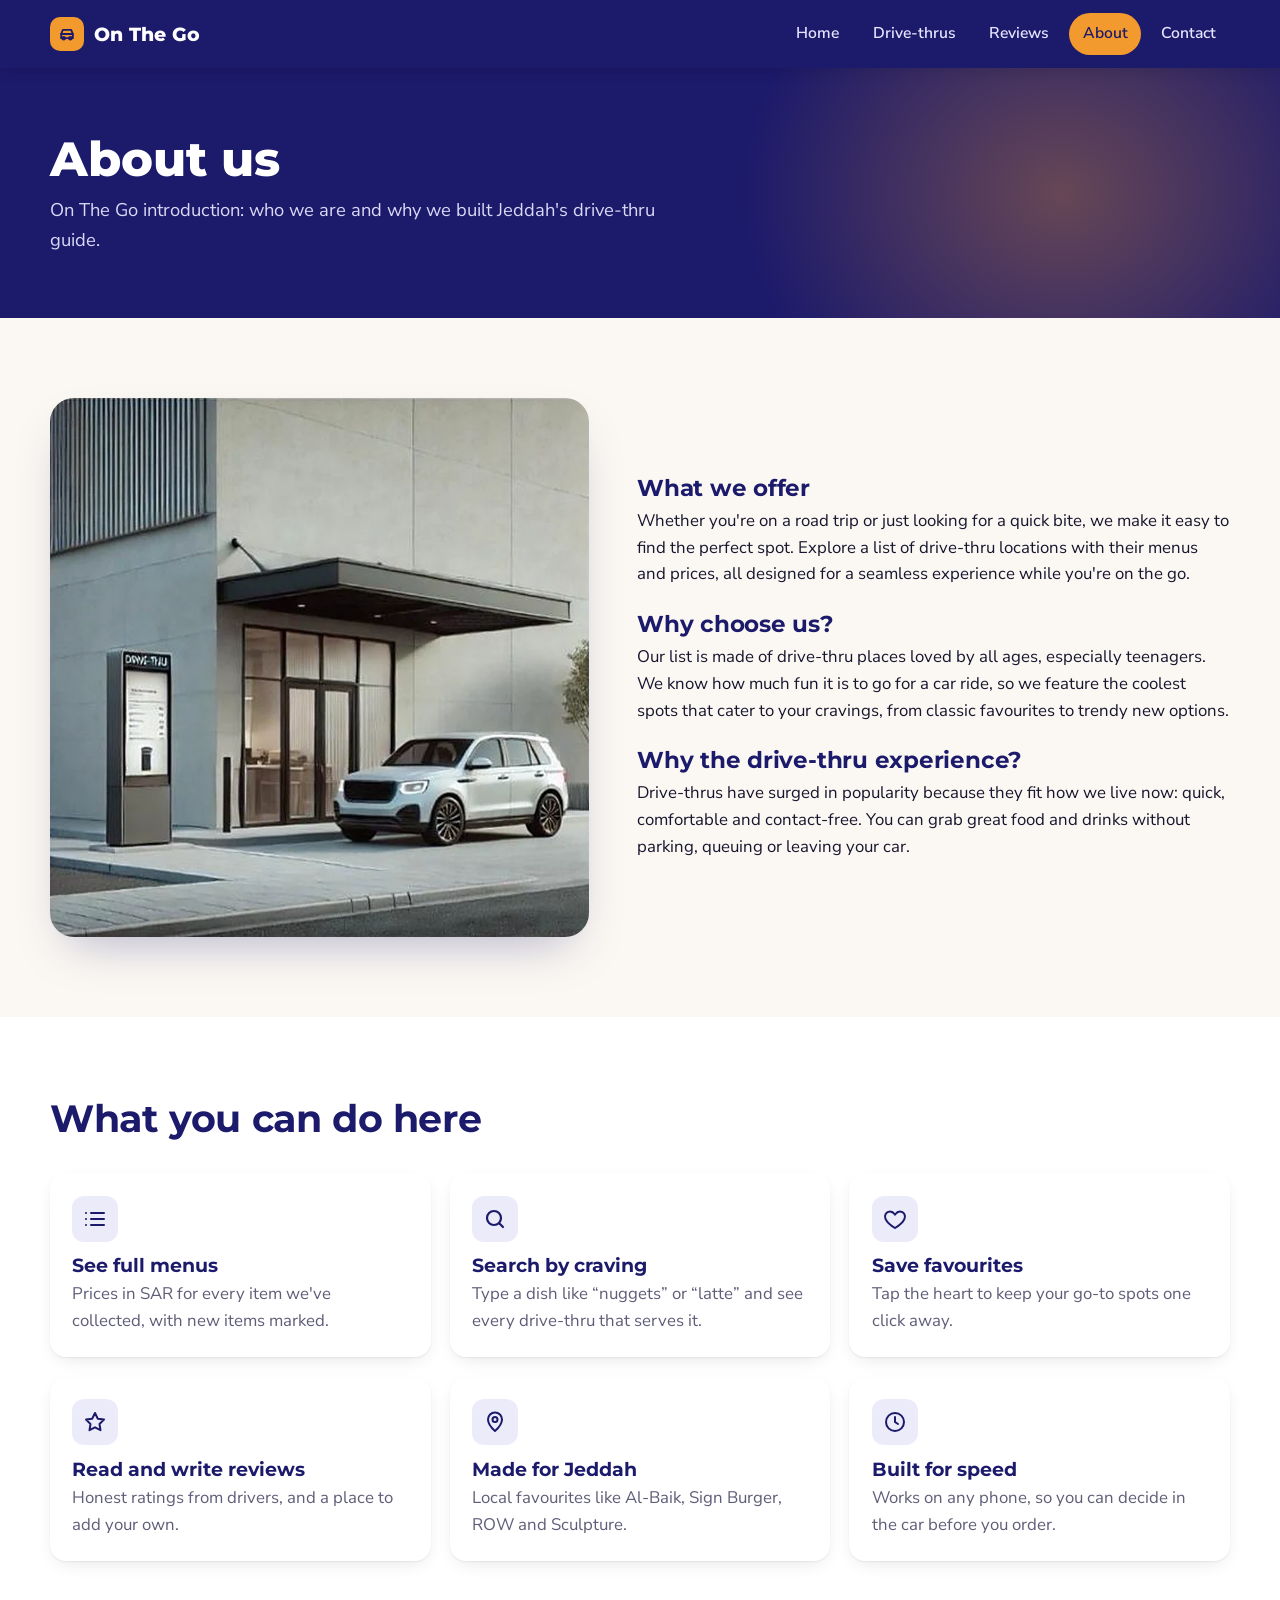
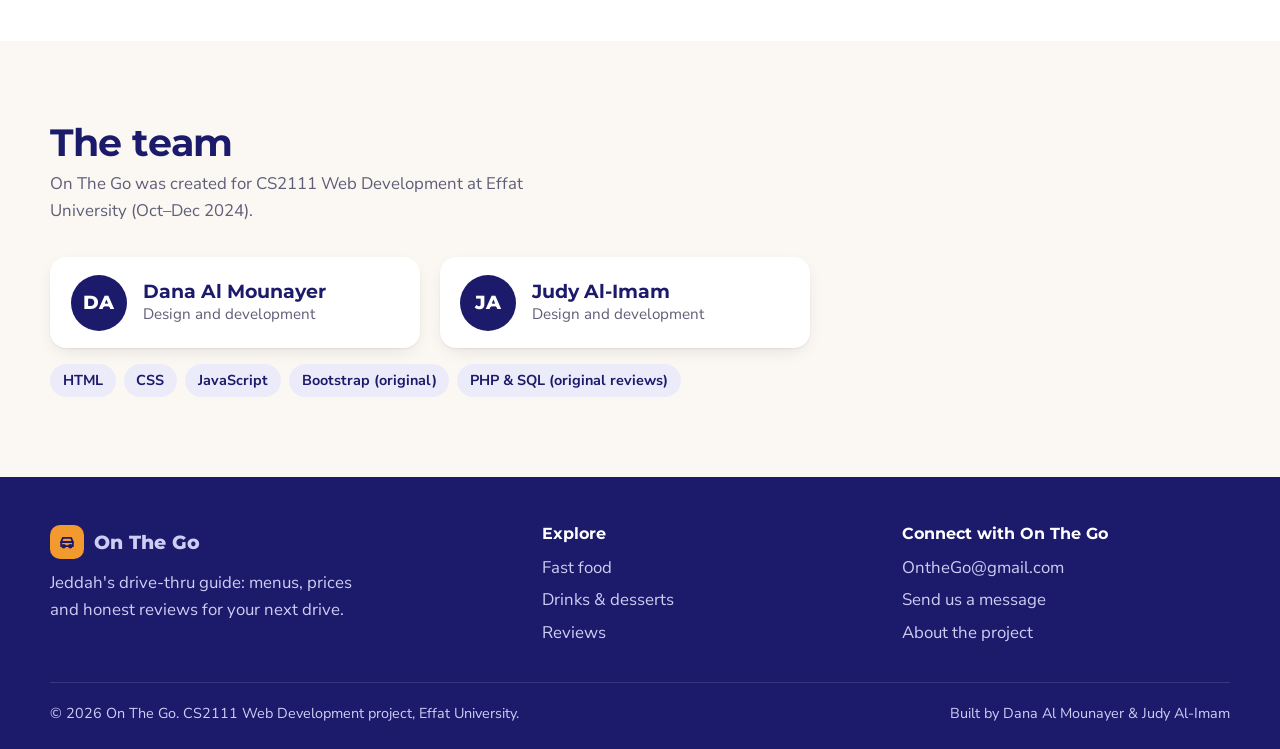
==== about.html @ eee575f1 "Rebuild On The Go: Jeddah drive-thru guide (CS2111) Recreated from screenshots and recordings of the" ====
<!doctype html>
<html lang="en">
  <head>
    <meta charset="UTF-8" />
    <meta name="viewport" content="width=device-width, initial-scale=1.0" />
    <title>About · On The Go</title>
    <meta name="description" content="About On The Go, the Jeddah drive-thru guide." />
    <meta name="theme-color" content="#1c1a6b" />
    <link rel="icon" href="data:image/svg+xml,%3Csvg xmlns='http://www.w3.org/2000/svg' viewBox='0 0 32 32'%3E%3Crect width='32' height='32' rx='8' fill='%23f29a2e'/%3E%3Cpath d='M8 22h16v-6l-2.5-6h-11L8 16z' fill='none' stroke='%231c1a6b' stroke-width='2.4' stroke-linejoin='round'/%3E%3C/svg%3E" />
    <link rel="preconnect" href="https://fonts.googleapis.com" />
    <link rel="preconnect" href="https://fonts.gstatic.com" crossorigin />
    <link href="https://fonts.googleapis.com/css2?family=Montserrat:wght@500;600;700;800&family=Nunito+Sans:wght@400;600;700;800&display=swap" rel="stylesheet" />
    <link rel="stylesheet" href="css/style.css?v=20261031" />
  </head>
  <body data-page="about">
    <a class="skip" href="#main">Skip to content</a>
    <header class="site-header">
      <div class="wrap header-row">
        <a class="brand" href="index.html"><span class="brand-mark"><svg viewBox="0 0 24 24" fill="none" stroke="currentColor" stroke-width="2.2" stroke-linecap="round" stroke-linejoin="round" aria-hidden="true"><path d="M5 17h14v-5l-2-5H7l-2 5z"/><path d="M5 12h14"/><circle cx="8" cy="17" r="1.6"/><circle cx="16" cy="17" r="1.6"/></svg></span>On The Go</a>
        <button class="menu-toggle" type="button" aria-expanded="false" aria-controls="nav">Menu</button>
        <nav class="nav" id="nav" aria-label="Main"><ul><li><a href="index.html" data-page="home">Home</a></li><li><a href="drive-thrus.html" data-page="drive-thrus">Drive-thrus</a></li><li><a href="reviews.html" data-page="reviews">Reviews</a></li><li><a href="about.html" data-page="about">About</a></li><li><a href="contact.html" data-page="contact">Contact</a></li></ul></nav>
      </div>
    </header>
    <main id="main">
      <section class="page-hero">
        <div class="wrap">
          <h1>About us</h1>
          <p>On The Go introduction: who we are and why we built Jeddah's drive-thru guide.</p>
        </div>
      </section>
      <section class="section">
        <div class="wrap about-grid">
          <img src="images/drive-thru.webp" alt="A modern drive-thru with a car at the window" loading="lazy" />
          <div class="qa">
            <h2>What we offer</h2>
            <p>Whether you're on a road trip or just looking for a quick bite, we make it easy to find the perfect spot. Explore a list of drive-thru locations with their menus and prices, all designed for a seamless experience while you're on the go.</p>
            <h2>Why choose us?</h2>
            <p>Our list is made of drive-thru places loved by all ages, especially teenagers. We know how much fun it is to go for a car ride, so we feature the coolest spots that cater to your cravings, from classic favourites to trendy new options.</p>
            <h2>Why the drive-thru experience?</h2>
            <p>Drive-thrus have surged in popularity because they fit how we live now: quick, comfortable and contact-free. You can grab great food and drinks without parking, queuing or leaving your car.</p>
          </div>
        </div>
      </section>
      <section class="section section-alt">
        <div class="wrap">
          <div class="section-head"><div><h2>What you can do here</h2></div></div>
          <div class="features">
            <div class="feature"><span class="ico"><svg viewBox="0 0 24 24" fill="none" stroke="currentColor" stroke-width="2" stroke-linecap="round" aria-hidden="true"><path d="M8 6h13M8 12h13M8 18h13M3 6h.01M3 12h.01M3 18h.01"/></svg></span><h3>See full menus</h3><p>Prices in SAR for every item we've collected, with new items marked.</p></div>
            <div class="feature"><span class="ico"><svg viewBox="0 0 24 24" width="18" height="18" fill="none" stroke="currentColor" stroke-width="2.2" stroke-linecap="round" aria-hidden="true"><circle cx="11" cy="11" r="7"/><path d="m20 20-3.5-3.5"/></svg></span><h3>Search by craving</h3><p>Type a dish like “nuggets” or “latte” and see every drive-thru that serves it.</p></div>
            <div class="feature"><span class="ico"><svg viewBox="0 0 24 24" fill="none" stroke="currentColor" stroke-width="2" aria-hidden="true"><path d="M12 21s-7.5-4.6-9.5-9.2C1 8.3 3.2 4.5 7 4.5c2.1 0 3.6 1.2 5 3 1.4-1.8 2.9-3 5-3 3.8 0 6 3.8 4.5 7.3C19.5 16.4 12 21 12 21z"/></svg></span><h3>Save favourites</h3><p>Tap the heart to keep your go-to spots one click away.</p></div>
            <div class="feature"><span class="ico"><svg viewBox="0 0 24 24" fill="none" stroke="currentColor" stroke-width="2" stroke-linejoin="round" aria-hidden="true"><path d="m12 3 2.8 5.7 6.2.9-4.5 4.4 1 6.2L12 17.3 6.5 20.2l1-6.2L3 9.6l6.2-.9z"/></svg></span><h3>Read and write reviews</h3><p>Honest ratings from drivers, and a place to add your own.</p></div>
            <div class="feature"><span class="ico"><svg viewBox="0 0 24 24" fill="none" stroke="currentColor" stroke-width="2" stroke-linecap="round" stroke-linejoin="round" aria-hidden="true"><path d="M12 21s-7-6.2-7-11.5a7 7 0 0 1 14 0C19 14.8 12 21 12 21z"/><circle cx="12" cy="9.5" r="2.5"/></svg></span><h3>Made for Jeddah</h3><p>Local favourites like Al-Baik, Sign Burger, ROW and Sculpture.</p></div>
            <div class="feature"><span class="ico"><svg viewBox="0 0 24 24" fill="none" stroke="currentColor" stroke-width="2" stroke-linecap="round" aria-hidden="true"><circle cx="12" cy="12" r="9"/><path d="M12 7v5l3 2"/></svg></span><h3>Built for speed</h3><p>Works on any phone, so you can decide in the car before you order.</p></div>
          </div>
        </div>
      </section>
      <section class="section">
        <div class="wrap">
          <div class="section-head"><div><h2>The team</h2><p>On The Go was created for CS2111 Web Development at Effat University (Oct–Dec 2024).</p></div></div>
          <div class="team">
            <div class="member"><span class="avatar">DA</span><div><h3>Dana Al Mounayer</h3><p>Design and development</p></div></div>
            <div class="member"><span class="avatar">JA</span><div><h3>Judy Al-Imam</h3><p>Design and development</p></div></div>
          </div>
          <div class="stack"><span>HTML</span><span>CSS</span><span>JavaScript</span><span>Bootstrap (original)</span><span>PHP &amp; SQL (original reviews)</span></div>
        </div>
      </section>
    </main>
    <footer class="site-footer">
      <div class="wrap">
        <div class="footer-grid">
          <div class="footer-brand">
            <a class="brand" href="index.html"><span class="brand-mark"><svg viewBox="0 0 24 24" fill="none" stroke="currentColor" stroke-width="2.2" stroke-linecap="round" stroke-linejoin="round" aria-hidden="true"><path d="M5 17h14v-5l-2-5H7l-2 5z"/><path d="M5 12h14"/><circle cx="8" cy="17" r="1.6"/><circle cx="16" cy="17" r="1.6"/></svg></span>On The Go</a>
            <p>Jeddah's drive-thru guide: menus, prices and honest reviews for your next drive.</p>
          </div>
          <div>
            <h4>Explore</h4>
            <ul>
              <li><a href="drive-thrus.html?category=fast-food">Fast food</a></li>
              <li><a href="drive-thrus.html?category=drinks-desserts">Drinks &amp; desserts</a></li>
              <li><a href="reviews.html">Reviews</a></li>
            </ul>
          </div>
          <div>
            <h4>Connect with On The Go</h4>
            <ul>
              <li><a href="mailto:OntheGo@gmail.com">OntheGo@gmail.com</a></li>
              <li><a href="contact.html">Send us a message</a></li>
              <li><a href="about.html">About the project</a></li>
            </ul>
          </div>
        </div>
        <div class="footer-bottom">
          <span>© <span id="year">2026</span> On The Go. CS2111 Web Development project, Effat University.</span>
          <span>Built by Dana Al Mounayer &amp; Judy Al-Imam</span>
        </div>
      </div>
    </footer>
    <script src="js/data.js?v=20261031"></script>
    <script src="js/app.js?v=20261031"></script>
  </body>
</html>
---- css/style.css ----
/* =========================================================
   On The Go · Jeddah drive-thru guide
   Original 2024 identity (indigo + Montserrat), with a warm
   sunset accent taken from the drive-thru photography.
   ========================================================= */
:root {
  --indigo: #1c1a6b;
  --indigo-2: #2b2896;
  --indigo-soft: #ecebfa;
  --sunset: #f29a2e;
  --sunset-deep: #d9741a;
  --cream: #fbf8f3;
  --paper: #ffffff;
  --ink: #17162e;
  --muted: #5f5e78;
  --line: #e4e2ee;
  --green: #1f8a4c;
  --amber: #e2a400;
  --red: #d93b3b;

  --display: "Montserrat", "Segoe UI", system-ui, sans-serif;
  --body: "Nunito Sans", "Segoe UI", system-ui, sans-serif;

  --radius: 16px;
  --shadow: 0 1px 2px rgba(23, 22, 46, .06), 0 6px 20px -8px rgba(23, 22, 46, .16);
  --shadow-lg: 0 22px 50px -20px rgba(28, 26, 107, .35);
  --wrap: 1180px;
}

*, *::before, *::after { box-sizing: border-box; }
* { margin: 0; }
html { scroll-behavior: smooth; }
@media (prefers-reduced-motion: reduce) { html { scroll-behavior: auto; } *, *::before, *::after { transition: none !important; animation: none !important; } }
body { font-family: var(--body); font-size: 1.05rem; line-height: 1.6; color: var(--ink); background: var(--cream); -webkit-font-smoothing: antialiased; }
img { max-width: 100%; display: block; }
a { color: var(--indigo-2); }
:focus-visible { outline: 3px solid var(--sunset); outline-offset: 3px; border-radius: 6px; }
h1, h2, h3, h4 { font-family: var(--display); line-height: 1.15; color: var(--indigo); }
h2 { font-size: clamp(1.7rem, 3.2vw, 2.4rem); font-weight: 700; letter-spacing: -0.01em; }
h3 { font-size: 1.2rem; font-weight: 700; }
.wrap { width: min(100% - 2.5rem, var(--wrap)); margin-inline: auto; }
.visually-hidden { position: absolute; width: 1px; height: 1px; overflow: hidden; clip: rect(0 0 0 0); white-space: nowrap; }
.skip { position: absolute; left: 1rem; top: -100px; background: var(--indigo); color: #fff; padding: .6rem 1rem; border-radius: 8px; z-index: 100; }
.skip:focus { top: 1rem; }

/* ---------- Header ---------- */
.site-header { position: sticky; top: 0; z-index: 50; background: var(--indigo); color: #fff; box-shadow: 0 2px 14px rgba(0,0,0,.12); }
.header-row { display: flex; align-items: center; justify-content: space-between; height: 68px; }
.brand { display: flex; align-items: center; gap: .6rem; color: #fff; text-decoration: none; font-family: var(--display); font-weight: 800; font-size: 1.2rem; }
.brand-mark { width: 34px; height: 34px; border-radius: 10px; background: var(--sunset); display: grid; place-items: center; }
.brand-mark svg { width: 20px; height: 20px; color: var(--indigo); }
.nav ul { list-style: none; padding: 0; display: flex; gap: .4rem; }
.nav a { display: block; color: #e6e5ff; text-decoration: none; font-weight: 600; font-size: .98rem; padding: .5rem .85rem; border-radius: 999px; }
.nav a:hover { color: #fff; background: rgba(255,255,255,.1); }
.nav a[aria-current="page"] { color: var(--indigo); background: var(--sunset); }
.menu-toggle { display: none; font: inherit; font-weight: 700; color: #fff; background: rgba(255,255,255,.1); border: 1px solid rgba(255,255,255,.25); border-radius: 10px; padding: .4rem .9rem; cursor: pointer; }

/* ---------- Buttons ---------- */
.btn {
  display: inline-flex; align-items: center; justify-content: center; gap: .5rem;
  font: inherit; font-family: var(--display); font-weight: 700; font-size: .95rem; text-decoration: none; cursor: pointer;
  padding: .75rem 1.3rem; border-radius: 12px; border: 2px solid transparent; transition: transform .15s, background-color .15s, color .15s;
}
.btn:hover { transform: translateY(-1px); }
.btn-primary { background: var(--indigo); color: #fff; }
.btn-primary:hover { background: var(--indigo-2); color: #fff; }
.btn-sunset { background: var(--sunset); color: var(--indigo); }
.btn-sunset:hover { background: #ffb04d; color: var(--indigo); }
.btn-ghost { border-color: currentColor; color: var(--indigo); background: transparent; }
.btn-ghost-light { border-color: rgba(255,255,255,.6); color: #fff; }
.btn-ghost-light:hover { background: rgba(255,255,255,.12); color: #fff; }

/* ---------- Hero (home) ---------- */
.hero { position: relative; overflow: hidden; background: var(--indigo); color: #fff; }
.hero::after {
  content: ""; position: absolute; inset: auto -10% -40% 30%; height: 90%;
  background: radial-gradient(closest-side, rgba(242,154,46,.45), transparent); pointer-events: none;
}
.hero-grid { position: relative; z-index: 1; display: grid; grid-template-columns: 1.1fr 1fr; gap: 3rem; align-items: center; padding: clamp(3rem, 7vw, 5.5rem) 0; }
.hero h1 { color: #fff; font-size: clamp(2.4rem, 5.6vw, 4.1rem); font-weight: 800; letter-spacing: -0.02em; margin-bottom: 1.1rem; }
.hero h1 em { font-style: normal; color: var(--sunset); }
.hero-lede { font-size: 1.2rem; color: #d9d8f5; max-width: 36ch; margin-bottom: 1.8rem; }
.hero-search { display: flex; gap: .5rem; background: #fff; padding: .45rem; border-radius: 16px; max-width: 470px; box-shadow: var(--shadow-lg); }
.hero-search input { flex: 1; min-width: 0; font: inherit; border: 0; padding: .6rem .8rem; color: var(--ink); background: transparent; }
.hero-search input:focus { outline: none; }
.hero-search:focus-within { outline: 3px solid var(--sunset); }
.hero-quick { margin-top: 1.1rem; display: flex; flex-wrap: wrap; gap: .5rem; align-items: center; color: #c9c7ef; font-size: .95rem; }
.hero-quick a { color: #fff; text-decoration: none; padding: .25rem .75rem; border: 1px solid rgba(255,255,255,.3); border-radius: 999px; }
.hero-quick a:hover { background: rgba(255,255,255,.1); }
.hero-photo { position: relative; }
.hero-photo img { width: 100%; aspect-ratio: 1; object-fit: cover; border-radius: 28px; box-shadow: var(--shadow-lg); }
.hero-badge {
  position: absolute; left: -1.2rem; bottom: 1.5rem; background: #fff; color: var(--ink); border-radius: 16px; padding: .8rem 1rem;
  box-shadow: var(--shadow-lg); display: flex; align-items: center; gap: .7rem;
}
.hero-badge strong { font-family: var(--display); font-size: 1.5rem; color: var(--indigo); line-height: 1; }
.hero-badge span { font-size: .85rem; color: var(--muted); line-height: 1.3; }

.stats { background: var(--paper); border-bottom: 1px solid var(--line); }
.stats-row { display: grid; grid-template-columns: repeat(4, 1fr); }
.stat { padding: 1.4rem 1rem; text-align: center; border-right: 1px solid var(--line); }
.stat:last-child { border-right: 0; }
.stat strong { display: block; font-family: var(--display); font-size: 1.8rem; color: var(--indigo); }
.stat span { color: var(--muted); font-size: .95rem; }

/* ---------- Page header (inner pages) ---------- */
.page-hero { background: var(--indigo); color: #fff; padding: clamp(2.5rem, 6vw, 4rem) 0; position: relative; overflow: hidden; }
.page-hero::after { content: ""; position: absolute; right: -8%; top: -60%; width: 50%; height: 220%; background: radial-gradient(closest-side, rgba(242,154,46,.35), transparent); }
.page-hero .wrap { position: relative; z-index: 1; }
.page-hero h1 { color: #fff; font-size: clamp(2rem, 4.5vw, 3rem); font-weight: 800; margin-bottom: .5rem; }
.page-hero p { color: #d9d8f5; font-size: 1.15rem; max-width: 55ch; }

/* ---------- Sections ---------- */
.section { padding: clamp(3rem, 7vw, 5rem) 0; }
.section-alt { background: var(--paper); }
.section-head { display: flex; align-items: end; justify-content: space-between; gap: 1rem; margin-bottom: 2rem; flex-wrap: wrap; }
.section-head p { color: var(--muted); margin-top: .4rem; max-width: 55ch; }
.link-more { font-family: var(--display); font-weight: 700; text-decoration: none; color: var(--indigo-2); }
.link-more:hover { color: var(--sunset-deep); }

/* specialties: horizontal scroller */
.scroller { display: grid; grid-auto-flow: column; grid-auto-columns: minmax(250px, 1fr); gap: 1.1rem; overflow-x: auto; padding: .25rem .25rem 1rem; scroll-snap-type: x mandatory; }
.scroller::-webkit-scrollbar { height: 8px; }
.scroller::-webkit-scrollbar-thumb { background: var(--line); border-radius: 8px; }
.special { scroll-snap-align: start; background: var(--paper); border-radius: var(--radius); overflow: hidden; box-shadow: var(--shadow); }
.special img { width: 100%; aspect-ratio: 4 / 3; object-fit: cover; }
.special div { padding: .9rem 1rem 1.1rem; }
.special h3 { font-size: 1.05rem; }
.special p { color: var(--muted); font-size: .92rem; }

/* categories */
.cats { display: grid; grid-template-columns: 1fr 1fr; gap: 1.4rem; }
.cat { position: relative; display: block; border-radius: 22px; overflow: hidden; min-height: 300px; color: #fff; text-decoration: none; box-shadow: var(--shadow); }
.cat img { position: absolute; inset: 0; width: 100%; height: 100%; object-fit: cover; transition: transform .5s; }
.cat:hover img { transform: scale(1.05); }
.cat::after { content: ""; position: absolute; inset: 0; background: linear-gradient(to top, rgba(28,26,107,.92), rgba(28,26,107,.15) 65%); }
.cat-body { position: absolute; left: 0; right: 0; bottom: 0; z-index: 1; padding: 1.6rem; }
.cat-body h3 { color: #fff; font-size: 1.6rem; }
.cat-body p { color: #e1e0f7; margin: .3rem 0 .9rem; max-width: 40ch; }
.cat-count { display: inline-block; font-weight: 700; font-size: .85rem; background: var(--sunset); color: var(--indigo); padding: .2rem .7rem; border-radius: 999px; }

/* ---------- Restaurant cards ---------- */
.toolbar { display: flex; flex-wrap: wrap; gap: .8rem; align-items: center; justify-content: space-between; margin-bottom: 1.6rem; }
.chips { display: flex; flex-wrap: wrap; gap: .5rem; }
.chip {
  font: inherit; font-weight: 700; font-size: .92rem; cursor: pointer; color: var(--indigo);
  background: var(--paper); border: 1.5px solid var(--line); border-radius: 999px; padding: .45rem 1rem;
  display: inline-flex; align-items: center; gap: .4rem;
}
.chip:hover { border-color: var(--indigo); }
.chip[aria-pressed="true"] { background: var(--indigo); border-color: var(--indigo); color: #fff; }
.chip .n { opacity: .65; font-weight: 600; }
.controls { display: flex; gap: .6rem; flex-wrap: wrap; }
.field { font: inherit; padding: .55rem .9rem; border: 1.5px solid var(--line); border-radius: 12px; background: var(--paper); color: var(--ink); }
.field:focus { outline: none; border-color: var(--indigo-2); box-shadow: 0 0 0 3px var(--indigo-soft); }

.grid { display: grid; grid-template-columns: repeat(auto-fill, minmax(270px, 1fr)); gap: 1.4rem; }
.card { position: relative; background: var(--paper); border-radius: var(--radius); overflow: hidden; box-shadow: var(--shadow); display: flex; flex-direction: column; transition: transform .2s, box-shadow .2s; }
.card:hover { transform: translateY(-4px); box-shadow: var(--shadow-lg); }
.card-img { position: relative; aspect-ratio: 16 / 10; overflow: hidden; }
.card-img img { width: 100%; height: 100%; object-fit: cover; transition: transform .5s; }
.card:hover .card-img img { transform: scale(1.05); }
.card-tag { position: absolute; left: .8rem; top: .8rem; font-size: .8rem; font-weight: 700; background: rgba(255,255,255,.92); color: var(--indigo); padding: .2rem .6rem; border-radius: 999px; }
.fav {
  position: absolute; right: .7rem; top: .7rem; width: 38px; height: 38px; border-radius: 50%; border: 0; cursor: pointer;
  background: rgba(255,255,255,.92); color: var(--muted); display: grid; place-items: center; transition: transform .15s;
}
.fav:hover { transform: scale(1.1); }
.fav svg { width: 20px; height: 20px; }
.fav[aria-pressed="true"] { color: var(--red); }
.fav[aria-pressed="true"] svg { fill: currentColor; }
.card-body { padding: 1.1rem 1.2rem 1.25rem; display: flex; flex-direction: column; gap: .5rem; flex: 1; }
.card-title { display: flex; justify-content: space-between; align-items: start; gap: .6rem; }
.card-body h3 { font-size: 1.25rem; }
.card-body p { color: var(--muted); font-size: .95rem; flex: 1; }
.card-foot { display: flex; justify-content: space-between; align-items: center; gap: .6rem; margin-top: .4rem; }
.card-foot .btn { white-space: nowrap; }
.card-foot .note { font-size: .85rem; color: var(--muted); text-align: right; }
.grid-3 { grid-template-columns: repeat(3, 1fr); }
@media (max-width: 960px) { .grid-3 { grid-template-columns: repeat(auto-fill, minmax(270px, 1fr)); } }
.cta-band { background: var(--indigo); color: #fff; border-radius: 26px; padding: clamp(2rem, 5vw, 3.2rem); display: grid; grid-template-columns: 1.4fr 1fr; gap: 2rem; align-items: center; position: relative; overflow: hidden; }
.cta-band::after { content: ""; position: absolute; right: -10%; bottom: -60%; width: 60%; height: 160%; background: radial-gradient(closest-side, rgba(242,154,46,.4), transparent); }
.cta-band > * { position: relative; z-index: 1; }
.cta-band h2 { color: #fff; }
.cta-band p { color: #d9d8f5; margin-top: .6rem; }
.cta-actions { display: flex; gap: .7rem; flex-wrap: wrap; justify-content: flex-end; }
@media (max-width: 760px) { .cta-band { grid-template-columns: 1fr; } .cta-actions { justify-content: flex-start; } }

.rating { display: inline-flex; align-items: center; gap: .25rem; font-weight: 800; font-size: .9rem; color: #fff; padding: .2rem .55rem; border-radius: 8px; white-space: nowrap; }
.rating svg { width: 14px; height: 14px; fill: currentColor; }
.rating.hi { background: var(--green); }
.rating.mid { background: var(--amber); color: #3a2a00; }
.empty { text-align: center; padding: 3rem 1rem; color: var(--muted); grid-column: 1 / -1; }

/* menu dialog */
.menu-dialog { margin: auto; border: 0; padding: 0; border-radius: 22px; width: min(560px, 94vw); max-height: 88vh; box-shadow: var(--shadow-lg); }
.menu-dialog::backdrop { background: rgba(23, 22, 46, .6); }
.menu-head { position: relative; }
.menu-head img { width: 100%; aspect-ratio: 16 / 8; object-fit: cover; }
.menu-head .close {
  position: absolute; right: .8rem; top: .8rem; font: inherit; font-weight: 700; cursor: pointer;
  background: rgba(255,255,255,.95); color: var(--indigo); border: 0; border-radius: 10px; padding: .35rem .8rem;
}
.menu-body { padding: 1.4rem 1.5rem 1.6rem; }
.menu-body h3 { font-size: 1.5rem; margin-bottom: .3rem; }
.menu-meta { display: flex; gap: .6rem; align-items: center; color: var(--muted); margin-bottom: 1rem; }
.menu-list { list-style: none; padding: 0; border-top: 1px solid var(--line); }
.menu-list li { display: flex; justify-content: space-between; gap: 1rem; padding: .75rem 0; border-bottom: 1px dashed var(--line); }
.menu-list strong { font-weight: 700; }
.menu-list small { display: block; color: var(--muted); }
.price { font-family: var(--display); font-weight: 700; color: var(--indigo); white-space: nowrap; }
.new { font-size: .72rem; font-weight: 800; color: #fff; background: var(--red); padding: .1rem .45rem; border-radius: 6px; margin-left: .35rem; vertical-align: 2px; }
.menu-empty { color: var(--muted); padding: 1rem 0 .4rem; }

/* ---------- Reviews ---------- */
.review-layout { display: grid; grid-template-columns: 1fr 380px; gap: 2rem; align-items: start; }
.review-summary { display: flex; gap: 1.5rem; align-items: center; background: var(--paper); border-radius: var(--radius); box-shadow: var(--shadow); padding: 1.3rem 1.5rem; margin-bottom: 1.4rem; }
.review-summary strong { font-family: var(--display); font-size: 2.6rem; color: var(--indigo); line-height: 1; }
.review-summary p { color: var(--muted); }
.reviews { display: grid; gap: 1rem; }
.review { background: var(--paper); border-radius: var(--radius); box-shadow: var(--shadow); padding: 1.2rem 1.4rem; border-left: 5px solid var(--sunset); }
.review blockquote { font-size: 1.08rem; margin: .5rem 0 .7rem; }
.review footer { display: flex; justify-content: space-between; flex-wrap: wrap; gap: .5rem; color: var(--muted); font-size: .92rem; }
.review footer b { color: var(--indigo); }
.stars { color: var(--sunset); letter-spacing: 2px; }
.mine { font-size: .75rem; background: var(--indigo-soft); color: var(--indigo); padding: .1rem .5rem; border-radius: 999px; margin-left: .4rem; }

.form-card { background: var(--paper); border-radius: 20px; box-shadow: var(--shadow); padding: 1.6rem; position: sticky; top: 88px; }
.form-card h2 { font-size: 1.4rem; margin-bottom: .3rem; }
.form-card > p { color: var(--muted); margin-bottom: 1.1rem; }
.form-row { display: grid; gap: .35rem; margin-bottom: .95rem; }
.form-row label { font-weight: 700; font-size: .95rem; }
.form-row .field { width: 100%; }
textarea.field { resize: vertical; min-height: 110px; }
.error { color: var(--red); font-size: .88rem; min-height: 1.1em; }
.field[aria-invalid="true"] { border-color: var(--red); }
.star-input { display: flex; flex-direction: row-reverse; justify-content: flex-end; gap: .2rem; border: 0; padding: 0; }
.star-input input { position: absolute; opacity: 0; width: 1px; height: 1px; }
.star-input label { font-size: 1.9rem; line-height: 1; color: #d6d4e5; cursor: pointer; transition: color .1s, transform .1s; }
.star-input label:hover, .star-input label:hover ~ label, .star-input input:checked ~ label { color: var(--sunset); }
.star-input input:focus-visible + label { outline: 3px solid var(--sunset); border-radius: 4px; }
.notice { margin-top: .9rem; padding: .7rem .9rem; border-radius: 12px; background: #e8f6ee; color: #145c33; font-weight: 600; }
.notice[hidden] { display: none; }

/* ---------- About ---------- */
.about-grid { display: grid; grid-template-columns: 1fr 1.1fr; gap: 3rem; align-items: center; }
.about-grid img { width: 100%; border-radius: 24px; box-shadow: var(--shadow-lg); aspect-ratio: 1; object-fit: cover; }
.qa h2 { font-size: 1.45rem; margin: 1.4rem 0 .4rem; }
.qa h2:first-child { margin-top: 0; }
.qa p { color: var(--ink); }
.features { display: grid; grid-template-columns: repeat(3, 1fr); gap: 1.2rem; }
.feature { background: var(--paper); border-radius: var(--radius); box-shadow: var(--shadow); padding: 1.4rem; }
.feature .ico { width: 46px; height: 46px; border-radius: 12px; background: var(--indigo-soft); color: var(--indigo); display: grid; place-items: center; margin-bottom: .8rem; }
.feature .ico svg { width: 24px; height: 24px; }
.feature p { color: var(--muted); margin-top: .3rem; }
.team { display: grid; grid-template-columns: repeat(2, 1fr); gap: 1.2rem; max-width: 760px; }
.member { display: flex; gap: 1rem; align-items: center; background: var(--paper); border-radius: var(--radius); box-shadow: var(--shadow); padding: 1.1rem 1.3rem; }
.avatar { width: 56px; height: 56px; border-radius: 50%; background: var(--indigo); color: #fff; display: grid; place-items: center; font-family: var(--display); font-weight: 800; font-size: 1.2rem; flex: none; }
.member p { color: var(--muted); font-size: .95rem; }
.stack { display: flex; flex-wrap: wrap; gap: .5rem; margin-top: 1rem; }
.stack span { font-weight: 700; font-size: .9rem; color: var(--indigo); background: var(--indigo-soft); padding: .3rem .8rem; border-radius: 999px; }

/* ---------- Contact ---------- */
.contact-grid { display: grid; grid-template-columns: 1fr 1.3fr; gap: 1.6rem; align-items: start; }
.info-card { display: flex; gap: 1rem; align-items: center; background: var(--paper); border-radius: var(--radius); box-shadow: var(--shadow); padding: 1.3rem 1.4rem; margin-bottom: 1rem; }
.info-card .ico { width: 50px; height: 50px; border-radius: 50%; background: var(--indigo); color: #fff; display: grid; place-items: center; flex: none; }
.info-card .ico svg { width: 22px; height: 22px; }
.info-card h3 { font-size: 1.05rem; }
.info-card a, .info-card p { color: var(--muted); }

/* ---------- Footer ---------- */
.site-footer { background: var(--indigo); color: #cfcdf3; padding: 3rem 0 1.5rem; }
.footer-grid { display: grid; grid-template-columns: 1.4fr 1fr 1fr; gap: 2rem; }
.site-footer h4 { color: #fff; font-size: 1rem; margin-bottom: .7rem; }
.site-footer ul { list-style: none; padding: 0; display: grid; gap: .35rem; }
.site-footer a { color: #cfcdf3; text-decoration: none; }
.site-footer a:hover { color: var(--sunset); }
.footer-brand p { margin-top: .7rem; max-width: 32ch; }
.footer-bottom { margin-top: 2.2rem; padding-top: 1.2rem; border-top: 1px solid rgba(255,255,255,.12); display: flex; justify-content: space-between; flex-wrap: wrap; gap: .6rem; font-size: .9rem; }

/* ---------- Responsive ---------- */
@media (max-width: 960px) {
  .hero-grid, .about-grid, .review-layout, .contact-grid { grid-template-columns: 1fr; }
  .hero-photo { max-width: 560px; }
  .hero-photo img { aspect-ratio: 16 / 10; }
  .features { grid-template-columns: 1fr 1fr; }
  .form-card { position: static; }
}
@media (max-width: 760px) {
  .menu-toggle { display: block; }
  .nav { position: absolute; top: 68px; left: 0; right: 0; background: var(--indigo); padding: .5rem 1.25rem 1rem; display: none; border-top: 1px solid rgba(255,255,255,.1); }
  .nav.open { display: block; }
  .nav ul { flex-direction: column; }
  .cats, .team { grid-template-columns: 1fr; }
  .stats-row { grid-template-columns: 1fr 1fr; }
  .stat:nth-child(2) { border-right: 0; }
  .stat:nth-child(-n+2) { border-bottom: 1px solid var(--line); }
  .footer-grid { grid-template-columns: 1fr; }
  .hero-badge { left: .8rem; }
}
@media (max-width: 520px) {
  .features { grid-template-columns: 1fr; }
  .hero-search { flex-direction: column; }
}
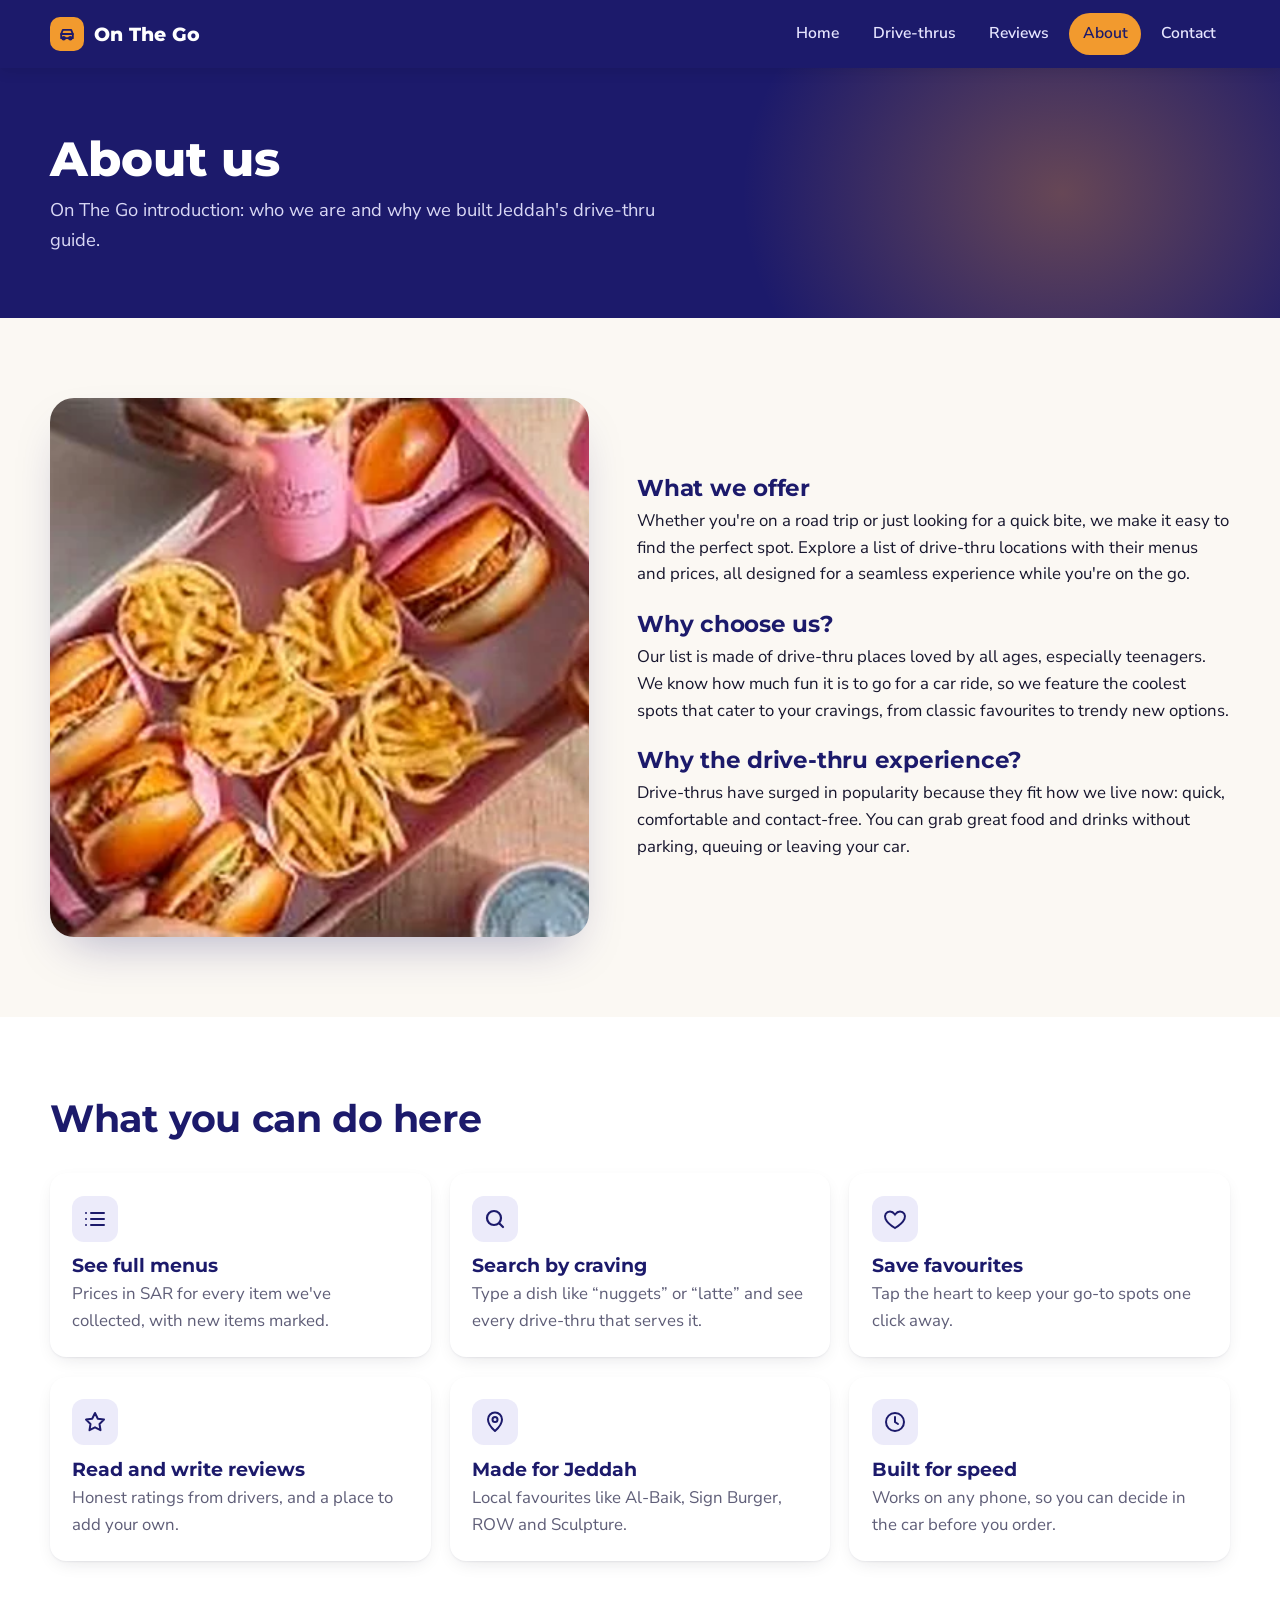
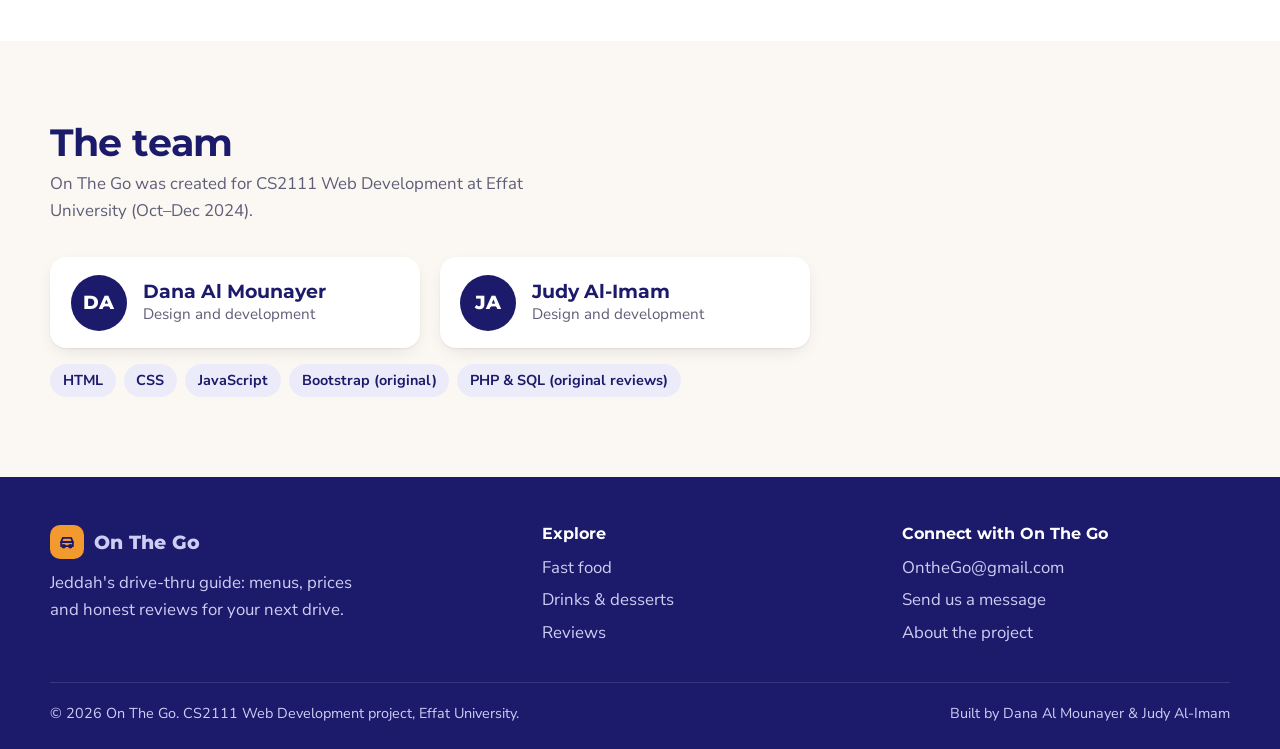
==== commit 8097dd41: "Replace hero photo with a food collage Co-Authored-By: Claude Opus 5.5 <noreply@anthropic.com> Claud" ====
--- a/about.html
+++ b/about.html
@@ -30,7 +30,7 @@
       </section>
       <section class="section">
         <div class="wrap about-grid">
-          <img src="images/drive-thru.webp" alt="A modern drive-thru with a car at the window" loading="lazy" />
+          <img src="images/restaurants/sign-burger.webp" alt="A Sign Burger gathering box with burgers and fries" loading="lazy" />
           <div class="qa">
             <h2>What we offer</h2>
             <p>Whether you're on a road trip or just looking for a quick bite, we make it easy to find the perfect spot. Explore a list of drive-thru locations with their menus and prices, all designed for a seamless experience while you're on the go.</p>
--- a/css/style.css
+++ b/css/style.css
@@ -89,6 +89,19 @@
 .hero-quick a:hover { background: rgba(255,255,255,.1); }
 .hero-photo { position: relative; }
 .hero-photo img { width: 100%; aspect-ratio: 1; object-fit: cover; border-radius: 28px; box-shadow: var(--shadow-lg); }
+.hero-collage { display: grid; grid-template-columns: 1.15fr 1fr; grid-template-rows: 1fr 1fr; gap: 14px; aspect-ratio: 1; }
+.hero-collage img { width: 100%; height: 100%; object-fit: cover; border-radius: 22px; box-shadow: var(--shadow-lg); aspect-ratio: auto !important; }
+.hero-collage .c1 { grid-row: 1 / 3; }
+.hero-collage .c2 { border: 3px solid var(--sunset); }
+.hero-collage .c3 { display: none; }
+.hero-collage .c4 { grid-column: 2; grid-row: 2; }
+@media (min-width: 961px) {
+  .hero-collage { grid-template-columns: 1.1fr 1fr; grid-template-rows: 1fr 1fr 1fr; }
+  .hero-collage .c1 { grid-row: 1 / 3; }
+  .hero-collage .c2 { grid-row: 1 / 2; }
+  .hero-collage .c4 { display: block; grid-row: 2 / 4; }
+  .hero-collage .c3 { display: block; grid-column: 1; grid-row: 3; }
+}
 .hero-badge {
   position: absolute; left: -1.2rem; bottom: 1.5rem; background: #fff; color: var(--ink); border-radius: 16px; padding: .8rem 1rem;
   box-shadow: var(--shadow-lg); display: flex; align-items: center; gap: .7rem;
@@ -282,7 +295,7 @@
 @media (max-width: 960px) {
   .hero-grid, .about-grid, .review-layout, .contact-grid { grid-template-columns: 1fr; }
   .hero-photo { max-width: 560px; }
-  .hero-photo img { aspect-ratio: 16 / 10; }
+  .hero-collage { aspect-ratio: 16 / 11; }
   .features { grid-template-columns: 1fr 1fr; }
   .form-card { position: static; }
 }
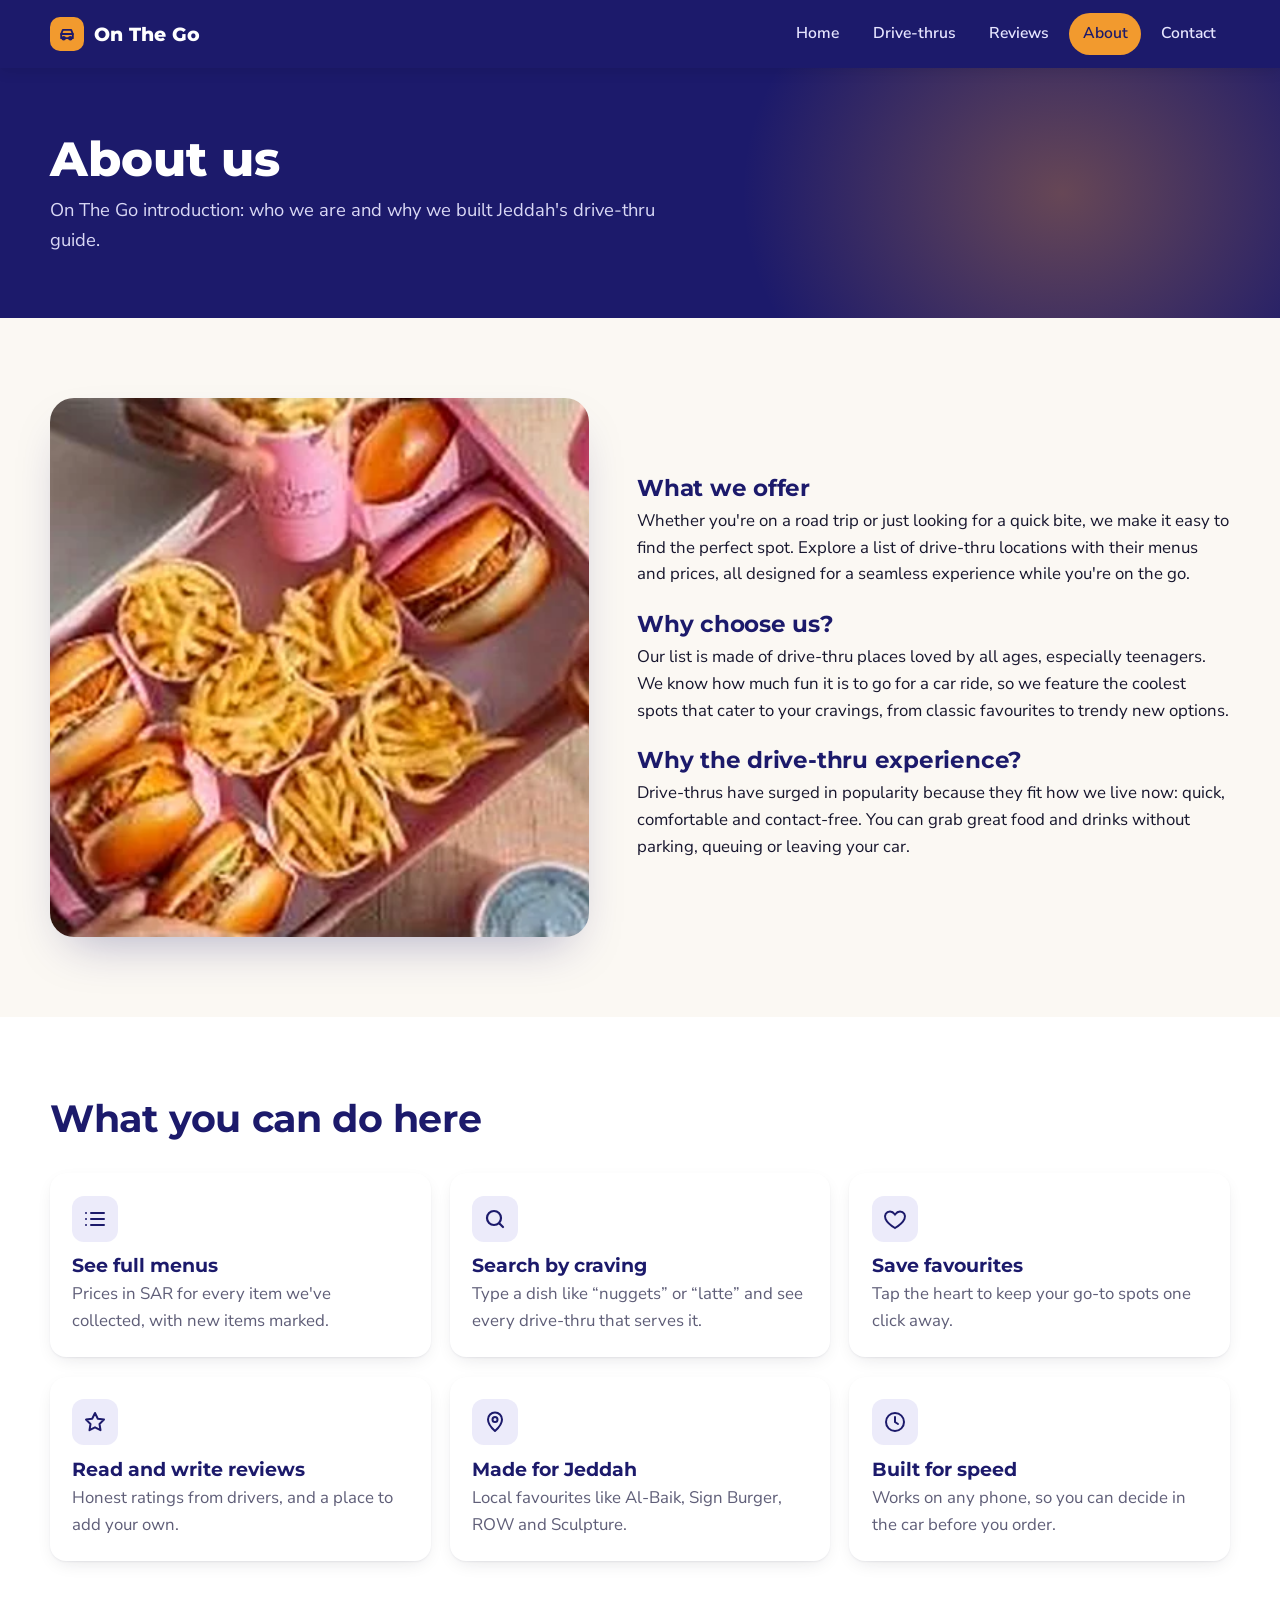
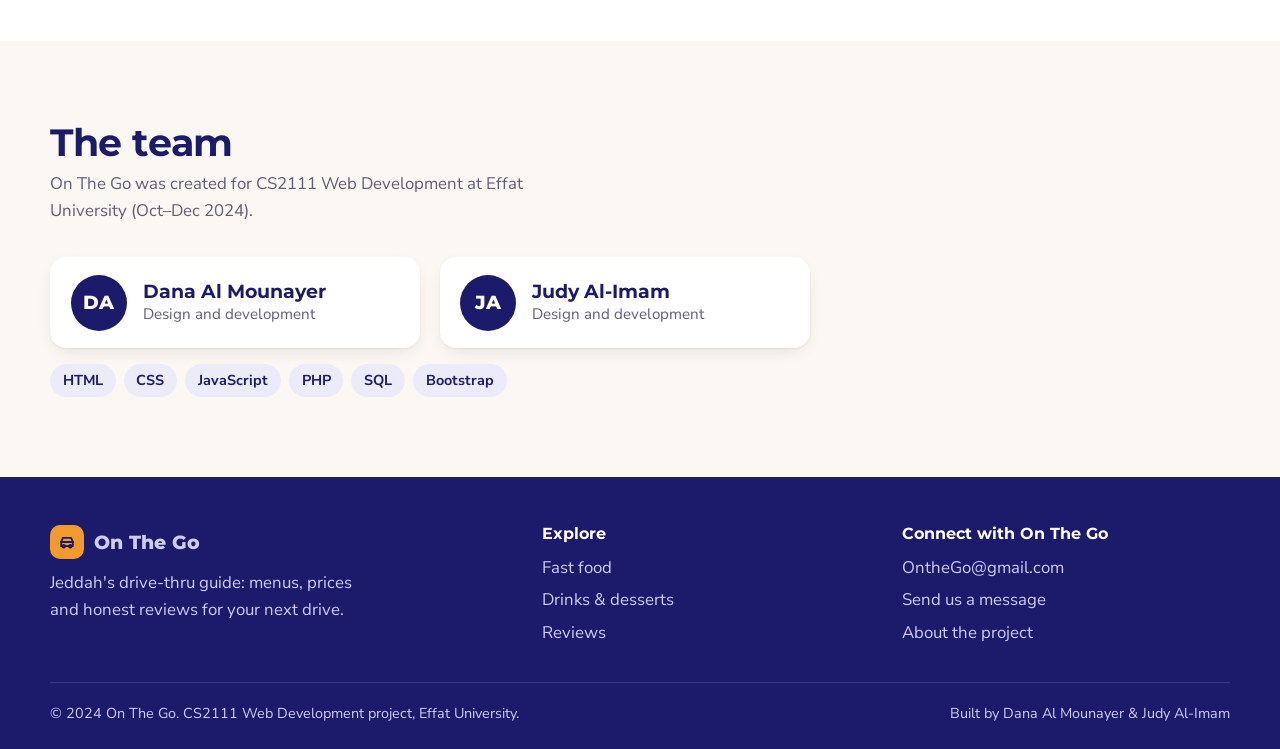
==== commit 18b8157c: "Update footer year, tech stack and README" ====
--- a/about.html
+++ b/about.html
@@ -61,7 +61,7 @@
             <div class="member"><span class="avatar">DA</span><div><h3>Dana Al Mounayer</h3><p>Design and development</p></div></div>
             <div class="member"><span class="avatar">JA</span><div><h3>Judy Al-Imam</h3><p>Design and development</p></div></div>
           </div>
-          <div class="stack"><span>HTML</span><span>CSS</span><span>JavaScript</span><span>Bootstrap (original)</span><span>PHP &amp; SQL (original reviews)</span></div>
+          <div class="stack"><span>HTML</span><span>CSS</span><span>JavaScript</span><span>PHP</span><span>SQL</span><span>Bootstrap</span></div>
         </div>
       </section>
     </main>
@@ -90,7 +90,7 @@
           </div>
         </div>
         <div class="footer-bottom">
-          <span>© <span id="year">2026</span> On The Go. CS2111 Web Development project, Effat University.</span>
+          <span>© 2024 On The Go. CS2111 Web Development project, Effat University.</span>
           <span>Built by Dana Al Mounayer &amp; Judy Al-Imam</span>
         </div>
       </div>
